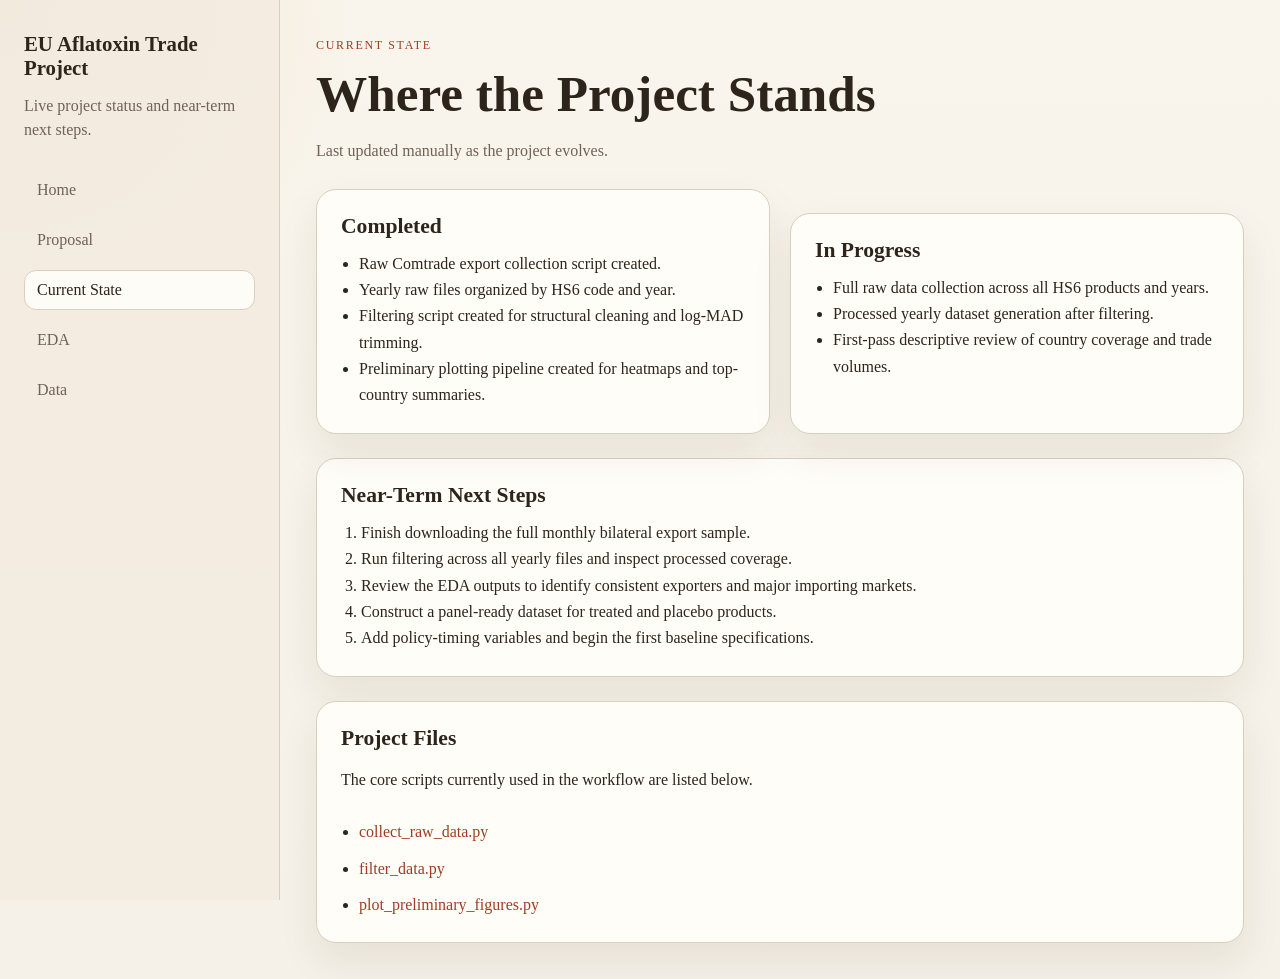
==== current-state.html @ 23619cba "website upload" ====
<!DOCTYPE html>
<html lang="en">
<head>
  <meta charset="utf-8">
  <meta name="viewport" content="width=device-width, initial-scale=1">
  <title>Current State | EU Aflatoxin Trade Project</title>
  <link rel="stylesheet" href="assets/css/styles.css">
</head>
<body>
  <div class="site-shell">
    <aside class="site-sidebar">
      <a class="site-mark" href="index.html">EU Aflatoxin Trade Project</a>
      <p class="site-note">Live project status and near-term next steps.</p>
      <nav class="site-nav">
        <a href="index.html">Home</a>
        <a href="proposal.html">Proposal</a>
        <a class="active" href="current-state.html">Current State</a>
        <a href="eda.html">EDA</a>
        <a href="data.html">Data</a>
      </nav>
    </aside>

    <main class="site-main prose-page">
      <header class="page-header">
        <p class="eyebrow">Current State</p>
        <h1>Where the Project Stands</h1>
        <p class="timestamp">Last updated manually as the project evolves.</p>
      </header>

      <section class="grid two-up">
        <article class="card status-card">
          <h2>Completed</h2>
          <ul class="flat-list">
            <li>Raw Comtrade export collection script created.</li>
            <li>Yearly raw files organized by HS6 code and year.</li>
            <li>Filtering script created for structural cleaning and log-MAD trimming.</li>
            <li>Preliminary plotting pipeline created for heatmaps and top-country summaries.</li>
          </ul>
        </article>
        <article class="card status-card">
          <h2>In Progress</h2>
          <ul class="flat-list">
            <li>Full raw data collection across all HS6 products and years.</li>
            <li>Processed yearly dataset generation after filtering.</li>
            <li>First-pass descriptive review of country coverage and trade volumes.</li>
          </ul>
        </article>
      </section>

      <section class="card">
        <h2>Near-Term Next Steps</h2>
        <ol class="roadmap">
          <li>Finish downloading the full monthly bilateral export sample.</li>
          <li>Run filtering across all yearly files and inspect processed coverage.</li>
          <li>Review the EDA outputs to identify consistent exporters and major importing markets.</li>
          <li>Construct a panel-ready dataset for treated and placebo products.</li>
          <li>Add policy-timing variables and begin the first baseline specifications.</li>
        </ol>
      </section>

      <section class="card">
        <h2>Project Files</h2>
        <p>The core scripts currently used in the workflow are listed below.</p>
        <ul class="flat-list">
          <li><a class="text-link" href="assets/code/collect_raw_data.py">collect_raw_data.py</a></li>
          <li><a class="text-link" href="assets/code/filter_data.py">filter_data.py</a></li>
          <li><a class="text-link" href="assets/code/plot_preliminary_figures.py">plot_preliminary_figures.py</a></li>
        </ul>
      </section>
    </main>
  </div>
</body>
</html>
---- assets/css/styles.css ----
:root {
  --bg: #f5f1e8;
  --panel: #fffdf8;
  --panel-strong: #f3ece0;
  --border: #d9cfbf;
  --text: #2d241c;
  --muted: #6f6256;
  --accent: #9f3d22;
  --accent-soft: #d97a3a;
  --shadow: 0 18px 40px rgba(60, 36, 18, 0.08);
}

* {
  box-sizing: border-box;
}

body {
  margin: 0;
  font-family: Georgia, "Times New Roman", serif;
  background:
    radial-gradient(circle at top left, rgba(217, 122, 58, 0.18), transparent 22%),
    linear-gradient(180deg, #f9f5ec 0%, var(--bg) 100%);
  color: var(--text);
}

a {
  color: inherit;
}

.site-shell {
  min-height: 100vh;
  display: grid;
  grid-template-columns: 280px 1fr;
}

.site-sidebar {
  padding: 32px 24px;
  background: rgba(243, 236, 224, 0.9);
  border-right: 1px solid var(--border);
  position: sticky;
  top: 0;
  height: 100vh;
}

.site-mark {
  display: block;
  margin-bottom: 14px;
  font-size: 1.3rem;
  font-weight: 700;
  text-decoration: none;
}

.site-note {
  margin: 0 0 28px;
  line-height: 1.5;
  color: var(--muted);
}

.site-nav {
  display: grid;
  gap: 10px;
}

.site-nav a {
  padding: 10px 12px;
  border: 1px solid transparent;
  border-radius: 12px;
  text-decoration: none;
  color: var(--muted);
}

.site-nav a.active,
.site-nav a:hover {
  color: var(--text);
  border-color: var(--border);
  background: rgba(255, 253, 248, 0.9);
}

.site-main {
  padding: 36px;
}

.hero {
  padding: 36px;
  border: 1px solid var(--border);
  border-radius: 24px;
  background: linear-gradient(135deg, rgba(255, 253, 248, 0.98), rgba(243, 236, 224, 0.94));
  box-shadow: var(--shadow);
}

.eyebrow {
  margin: 0 0 10px;
  text-transform: uppercase;
  letter-spacing: 0.14em;
  font-size: 0.75rem;
  color: var(--accent);
}

.hero h1,
.page-header h1 {
  margin: 0 0 16px;
  line-height: 1.1;
  font-size: clamp(2rem, 4vw, 3.6rem);
}

.hero-copy,
.page-header p,
.prose-block p,
.card p,
.card li {
  line-height: 1.65;
}

.button-row {
  display: flex;
  flex-wrap: wrap;
  gap: 12px;
  margin-top: 22px;
}

.button {
  display: inline-block;
  padding: 11px 16px;
  border-radius: 999px;
  background: var(--accent);
  color: white;
  text-decoration: none;
  border: 1px solid var(--accent);
}

.button-secondary {
  background: transparent;
  color: var(--accent);
}

.grid {
  display: grid;
  gap: 20px;
  margin-top: 24px;
}

.two-up {
  grid-template-columns: repeat(2, minmax(0, 1fr));
}

.three-up {
  grid-template-columns: repeat(3, minmax(0, 1fr));
}

.card {
  padding: 24px;
  border-radius: 20px;
  border: 1px solid var(--border);
  background: var(--panel);
  box-shadow: var(--shadow);
}

.card h2 {
  margin-top: 0;
  margin-bottom: 12px;
  font-size: 1.35rem;
}

.text-link {
  display: inline-block;
  margin-top: 10px;
  color: var(--accent);
  text-decoration: none;
}

.text-link + .text-link {
  margin-left: 0;
  display: block;
}

.page-header {
  margin-bottom: 24px;
}

.proposal-main {
  padding: 28px;
}

.proposal-paper {
  max-width: 920px;
  margin: 0 auto;
  padding: 54px 64px;
  border: 1px solid var(--border);
  border-radius: 10px;
  background: #fffefb;
  box-shadow: var(--shadow);
}

.proposal-header {
  text-align: center;
  padding-bottom: 24px;
  border-bottom: 1px solid var(--border);
  margin-bottom: 28px;
}

.paper-kicker,
.paper-author,
.paper-date {
  margin: 0;
}

.paper-kicker {
  letter-spacing: 0.16em;
  text-transform: uppercase;
  font-size: 0.75rem;
  color: var(--muted);
}

.paper-author {
  margin-top: 10px;
  font-size: 1.05rem;
}

.paper-date {
  margin-top: 6px;
  color: var(--muted);
  font-size: 0.95rem;
}

.proposal-section + .proposal-section {
  margin-top: 28px;
}

.proposal-section h2 {
  font-size: 1.25rem;
  margin: 0 0 14px;
}

.proposal-section p {
  margin: 0 0 14px;
  line-height: 1.78;
  text-align: justify;
}

.paper-table {
  margin-top: 18px;
  border: 1px solid var(--border);
  border-radius: 8px;
  overflow: hidden;
}

.paper-row {
  display: grid;
  grid-template-columns: 1.1fr 1.1fr 2.8fr;
  gap: 16px;
  padding: 14px 16px;
  border-top: 1px solid var(--border);
}

.paper-row:first-child {
  border-top: 0;
}

.paper-head {
  background: var(--panel-strong);
  font-weight: 700;
}

.equation-block {
  margin: 18px 0;
  padding: 18px;
  border: 1px solid var(--border);
  border-radius: 8px;
  background: #fbf8f1;
  text-align: center;
  font-size: 1.05rem;
}

.equation-block p {
  margin: 0;
  text-align: center;
}

.reference-list {
  margin: 0;
  padding-left: 20px;
}

.reference-list li {
  margin-bottom: 10px;
  line-height: 1.7;
}

.proposal-links {
  display: flex;
  gap: 12px;
  flex-wrap: wrap;
}

.prose-page .card + .card,
.prose-page .grid + .card {
  margin-top: 24px;
}

.flat-list {
  margin: 0;
  padding-left: 18px;
}

.roadmap {
  margin: 0;
  padding-left: 20px;
}

.timestamp {
  color: var(--muted);
}

.code-block {
  padding: 14px 16px;
  border-radius: 14px;
  background: var(--panel-strong);
  border: 1px solid var(--border);
  font-family: "Courier New", monospace;
}

.gallery-grid {
  display: grid;
  grid-template-columns: repeat(2, minmax(0, 1fr));
  gap: 22px;
}

.gallery-card {
  padding: 18px;
  border-radius: 18px;
  border: 1px solid var(--border);
  background: var(--panel);
  box-shadow: var(--shadow);
}

.gallery-card h2 {
  margin: 0 0 12px;
  font-size: 1rem;
}

.gallery-card img {
  width: 100%;
  display: block;
  border-radius: 10px;
  border: 1px solid var(--border);
  background: white;
}

code {
  font-family: "Courier New", monospace;
}

@media (max-width: 980px) {
  .site-shell {
    grid-template-columns: 1fr;
  }

  .site-sidebar {
    position: relative;
    height: auto;
    border-right: 0;
    border-bottom: 1px solid var(--border);
  }

  .two-up,
  .three-up {
    grid-template-columns: 1fr;
  }

  .gallery-grid {
    grid-template-columns: 1fr;
  }

  .site-main {
    padding: 20px;
  }

  .proposal-paper {
    padding: 28px 22px;
  }

  .paper-row {
    grid-template-columns: 1fr;
    gap: 6px;
  }
}
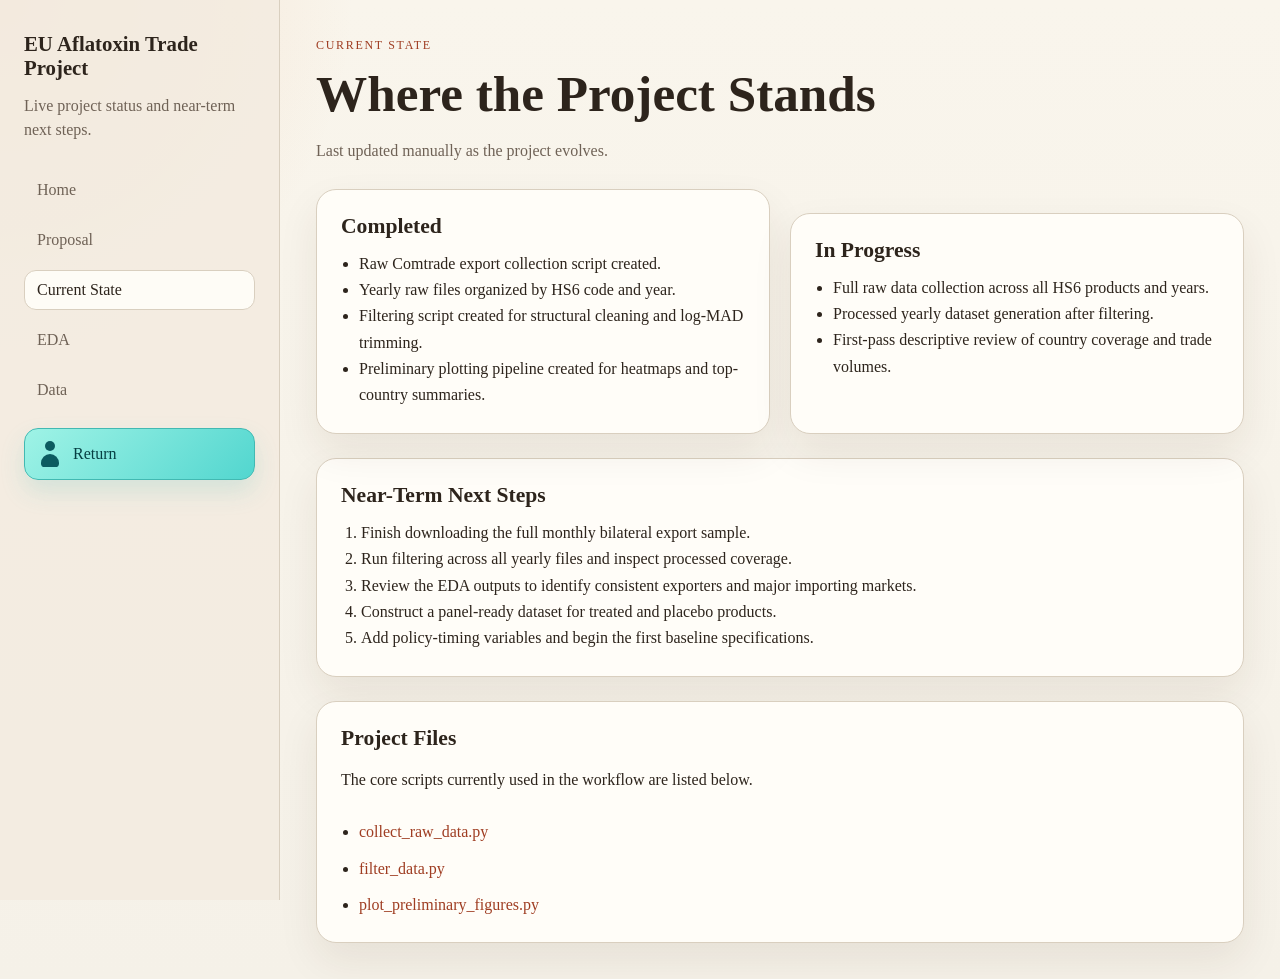
==== commit a48132ca: "return added" ====
--- a/current-state.html
+++ b/current-state.html
@@ -18,6 +18,13 @@
         <a href="eda.html">EDA</a>
         <a href="data.html">Data</a>
       </nav>
+      <a class="return-button" href="https://www.efdalyilmaz.com" target="_blank" rel="noreferrer">
+        <span class="return-icon" aria-hidden="true">
+          <span class="return-head"></span>
+          <span class="return-body"></span>
+        </span>
+        <span>Return</span>
+      </a>
     </aside>
 
     <main class="site-main prose-page">
--- a/assets/css/styles.css
+++ b/assets/css/styles.css
@@ -76,6 +76,51 @@
   background: rgba(255, 253, 248, 0.9);
 }
 
+.return-button {
+  margin-top: 18px;
+  display: flex;
+  align-items: center;
+  gap: 12px;
+  padding: 12px 14px;
+  border-radius: 14px;
+  text-decoration: none;
+  color: #063f43;
+  background: linear-gradient(135deg, #9ff3e6, #52d6cf);
+  border: 1px solid #42b9b2;
+  box-shadow: 0 12px 24px rgba(66, 185, 178, 0.18);
+}
+
+.return-button:hover {
+  background: linear-gradient(135deg, #b4fbef, #64e2d6);
+}
+
+.return-icon {
+  position: relative;
+  width: 22px;
+  height: 26px;
+  flex: 0 0 22px;
+}
+
+.return-head {
+  position: absolute;
+  top: 0;
+  left: 6px;
+  width: 10px;
+  height: 10px;
+  border-radius: 50%;
+  background: #0c5b60;
+}
+
+.return-body {
+  position: absolute;
+  bottom: 0;
+  left: 2px;
+  width: 18px;
+  height: 13px;
+  border-radius: 10px 10px 4px 4px;
+  background: #0c5b60;
+}
+
 .site-main {
   padding: 36px;
 }
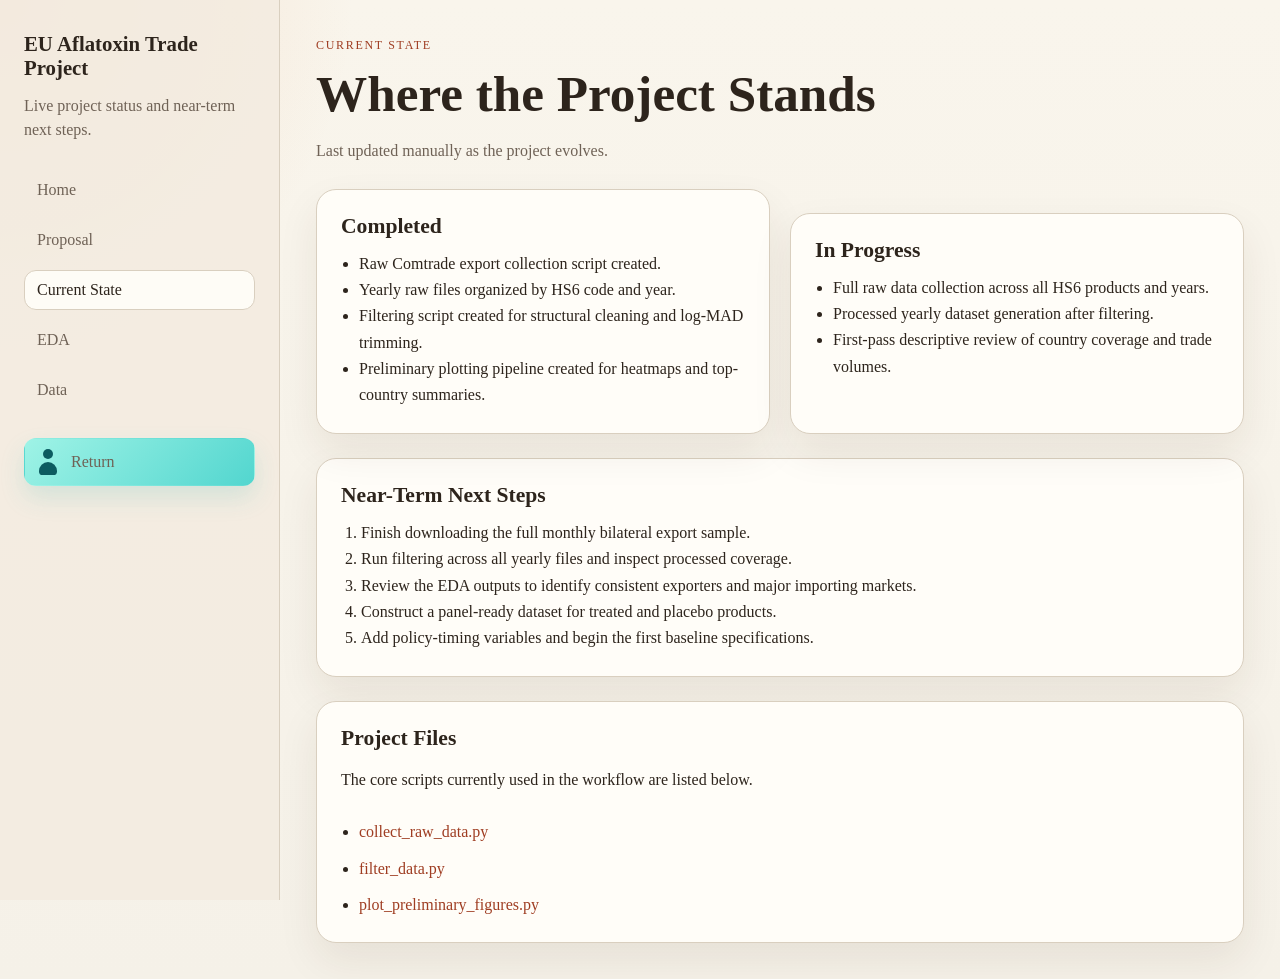
==== commit 1cbc00f9: "return fix" ====
--- a/current-state.html
+++ b/current-state.html
@@ -16,15 +16,15 @@
         <a href="proposal.html">Proposal</a>
         <a class="active" href="current-state.html">Current State</a>
         <a href="eda.html">EDA</a>
-        <a href="data.html">Data</a>
+        <a href="data.html">Data</a>      
+        <a class="return-button" href="https://www.efdalyilmaz.com" target="_blank" rel="noreferrer">
+          <span class="return-icon" aria-hidden="true">
+            <span class="return-head"></span>
+            <span class="return-body"></span>
+          </span>
+          <span>Return</span>
+        </a>
       </nav>
-      <a class="return-button" href="https://www.efdalyilmaz.com" target="_blank" rel="noreferrer">
-        <span class="return-icon" aria-hidden="true">
-          <span class="return-head"></span>
-          <span class="return-body"></span>
-        </span>
-        <span>Return</span>
-      </a>
     </aside>
 
     <main class="site-main prose-page">
